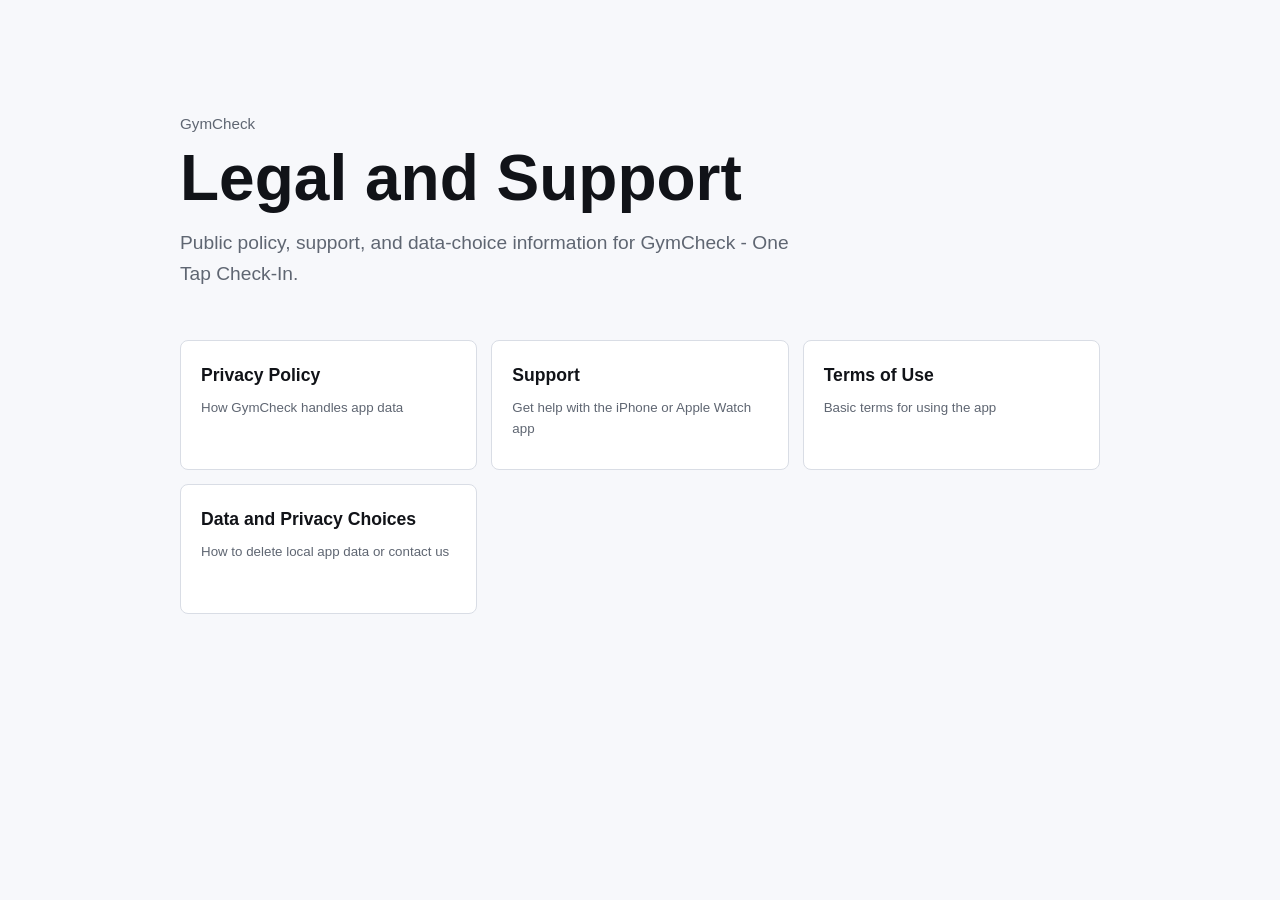
==== index.html @ eca50a29 "Add GymCheck legal pages" ====
<!doctype html>
<html lang="en">
<head>
  <meta charset="utf-8">
  <meta name="viewport" content="width=device-width, initial-scale=1">
  <title>GymCheck Legal</title>
  <meta name="description" content="Legal and support pages for GymCheck - One Tap Check-In.">
  <link rel="stylesheet" href="styles.css">
</head>
<body>
  <main class="page">
    <header class="hero">
      <p class="eyebrow">GymCheck</p>
      <h1>Legal and Support</h1>
      <p class="lede">Public policy, support, and data-choice information for GymCheck - One Tap Check-In.</p>
    </header>

    <section class="links" aria-label="Legal links">
      <a href="privacy.html">
        <span>Privacy Policy</span>
        <small>How GymCheck handles app data</small>
      </a>
      <a href="support.html">
        <span>Support</span>
        <small>Get help with the iPhone or Apple Watch app</small>
      </a>
      <a href="terms.html">
        <span>Terms of Use</span>
        <small>Basic terms for using the app</small>
      </a>
      <a href="data.html">
        <span>Data and Privacy Choices</span>
        <small>How to delete local app data or contact us</small>
      </a>
    </section>
  </main>
</body>
</html>
---- styles.css ----
:root {
  color-scheme: light dark;
  --bg: #f7f8fb;
  --text: #111318;
  --muted: #5f6672;
  --line: #d9dde5;
  --panel: #ffffff;
  --accent: #0a66ff;
}

@media (prefers-color-scheme: dark) {
  :root {
    --bg: #0f1115;
    --text: #f4f6fb;
    --muted: #a7afbd;
    --line: #2a2f39;
    --panel: #171a20;
    --accent: #3d8bff;
  }
}

* {
  box-sizing: border-box;
}

body {
  margin: 0;
  background: var(--bg);
  color: var(--text);
  font-family: -apple-system, BlinkMacSystemFont, "Segoe UI", sans-serif;
  line-height: 1.6;
}

a {
  color: var(--accent);
  text-decoration: none;
}

a:hover {
  text-decoration: underline;
}

.page {
  width: min(920px, calc(100% - 40px));
  margin: 0 auto;
  padding: 64px 0;
}

.hero {
  padding: 48px 0 36px;
}

.eyebrow,
.updated {
  color: var(--muted);
  font-size: 0.95rem;
  margin: 0 0 10px;
}

h1 {
  font-size: clamp(2.3rem, 5vw, 4.8rem);
  line-height: 1;
  margin: 0 0 18px;
  letter-spacing: 0;
}

.document h1 {
  font-size: clamp(2.2rem, 4vw, 3.5rem);
}

h2 {
  font-size: 1.2rem;
  line-height: 1.25;
  margin: 34px 0 8px;
}

p {
  margin: 0 0 14px;
}

nav {
  margin-bottom: 34px;
}

.lede {
  color: var(--muted);
  font-size: 1.2rem;
  max-width: 620px;
}

.links {
  display: grid;
  grid-template-columns: repeat(auto-fit, minmax(220px, 1fr));
  gap: 14px;
}

.links a {
  display: flex;
  flex-direction: column;
  min-height: 130px;
  padding: 20px;
  border: 1px solid var(--line);
  border-radius: 8px;
  background: var(--panel);
  color: var(--text);
}

.links span {
  font-weight: 700;
  font-size: 1.1rem;
}

.links small {
  color: var(--muted);
  margin-top: 8px;
}

.document {
  max-width: 760px;
}

@media (max-width: 560px) {
  .page {
    width: min(100% - 28px, 920px);
    padding: 36px 0;
  }

  .hero {
    padding-top: 24px;
  }
}
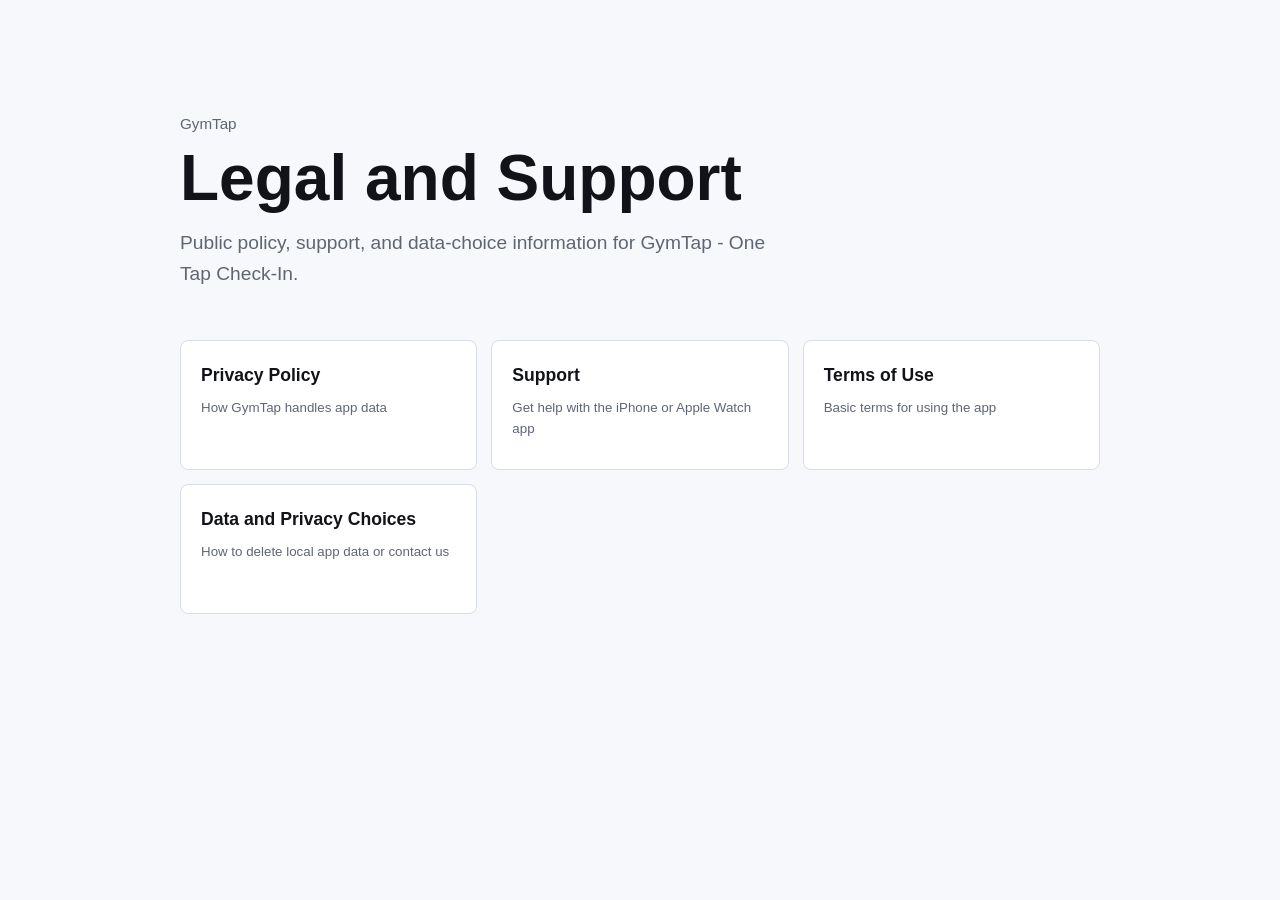
==== commit e9357742: "Rename legal pages to GymTap" ====
--- a/index.html
+++ b/index.html
@@ -3,22 +3,22 @@
 <head>
   <meta charset="utf-8">
   <meta name="viewport" content="width=device-width, initial-scale=1">
-  <title>GymCheck Legal</title>
-  <meta name="description" content="Legal and support pages for GymCheck - One Tap Check-In.">
+  <title>GymTap Legal</title>
+  <meta name="description" content="Legal and support pages for GymTap - One Tap Check-In.">
   <link rel="stylesheet" href="styles.css">
 </head>
 <body>
   <main class="page">
     <header class="hero">
-      <p class="eyebrow">GymCheck</p>
+      <p class="eyebrow">GymTap</p>
       <h1>Legal and Support</h1>
-      <p class="lede">Public policy, support, and data-choice information for GymCheck - One Tap Check-In.</p>
+      <p class="lede">Public policy, support, and data-choice information for GymTap - One Tap Check-In.</p>
     </header>
 
     <section class="links" aria-label="Legal links">
       <a href="privacy.html">
         <span>Privacy Policy</span>
-        <small>How GymCheck handles app data</small>
+        <small>How GymTap handles app data</small>
       </a>
       <a href="support.html">
         <span>Support</span>
